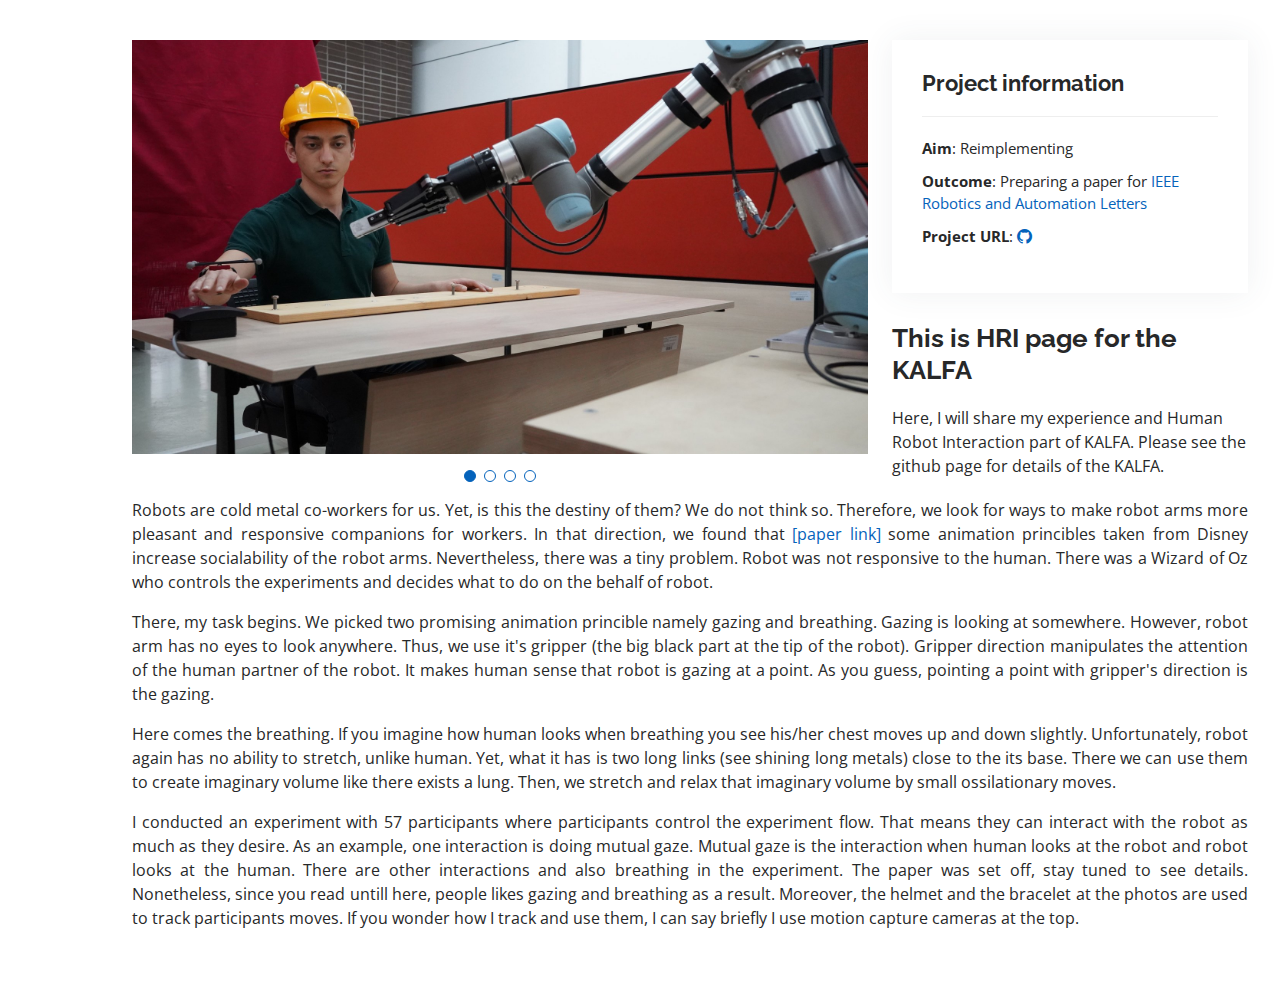
==== histogan-details.html @ efada787 "Added Kalfa and Histogan" ====
<!DOCTYPE html>
<html lang="en">

<head>
  <meta charset="utf-8">
  <meta content="width=device-width, initial-scale=1.0" name="viewport">

  <title>Portfolio Details - Personal Bootstrap Template</title>
  <meta content="" name="description">
  <meta content="" name="keywords">

  <!-- Favicons -->
  <link href="assets/img/favicon.png" rel="icon">
  <link href="assets/img/apple-touch-icon.png" rel="apple-touch-icon">

  <!-- Google Fonts -->
  <link href="https://fonts.googleapis.com/css?family=Open+Sans:300,300i,400,400i,600,600i,700,700i|Raleway:300,300i,400,400i,500,500i,600,600i,700,700i|Poppins:300,300i,400,400i,500,500i,600,600i,700,700i" rel="stylesheet">

  <!-- Vendor CSS Files -->
  <link href="assets/vendor/aos/aos.css" rel="stylesheet">
  <link href="assets/vendor/bootstrap/css/bootstrap.min.css" rel="stylesheet">
  <link href="assets/vendor/bootstrap-icons/bootstrap-icons.css" rel="stylesheet">
  <link href="assets/vendor/boxicons/css/boxicons.min.css" rel="stylesheet">
  <link href="assets/vendor/glightbox/css/glightbox.min.css" rel="stylesheet">
  <link href="assets/vendor/swiper/swiper-bundle.min.css" rel="stylesheet">

  <!-- Template Main CSS File -->
  <link href="assets/css/style.css" rel="stylesheet">

  <!-- =======================================================
  * Template Name: MyResume
  * Updated: Mar 10 2023 with Bootstrap v5.2.3
  * Template URL: https://bootstrapmade.com/free-html-bootstrap-template-my-resume/
  * Author: BootstrapMade.com
  * License: https://bootstrapmade.com/license/
  ======================================================== -->
</head>

<body>

  <main id="main">

    <!-- ======= Portfolio Details Section ======= -->
    <section id="kalfa-details" class="portfolio-details">
      <div class="container">

        <div class="row gy-4">

          <div class="col-lg-8">
            <div class="portfolio-details-slider swiper">
              <div class="swiper-wrapper align-items-center">

                <div class="swiper-slide">
                  <img src="assets/img/portfolio/kalfa/button_1080.JPG" alt="">
                </div>

                <div class="swiper-slide">
                  <img src="assets/img/portfolio/kalfa/gaze_off_1080.JPG" alt="">
                </div>

                <div class="swiper-slide">
                  <img src="assets/img/portfolio/kalfa/mutual_gaze_1080.JPG" alt="">
                </div>

                <div class="swiper-slide">
                  <img src="assets/img/portfolio/kalfa/point2nut_1080.JPG" alt="">
                </div>

              </div>
              <div class="swiper-pagination"></div>
            </div>
          </div>

          <div class="col-lg-4">
            <div class="portfolio-info">
              <h3>Project information</h3>
              <ul>
                <li><strong>Aim</strong>: <a>Reimplementing </a></li>
                <li><strong>Outcome</strong>: <a>Preparing a paper for <a target="_blank" href=https://ieeexplore.ieee.org/xpl/RecentIssue.jsp?punumber=7083369>IEEE Robotics and Automation Letters</a> </a></li>
                <li><strong>Project URL</strong>: <a target="_blank" href="https://metu-kalfa.github.io/"><i class="bi bi-github"></i></a></li>
              </ul>
            </div>
            <div class="portfolio-description">
              <h2>This is HRI page for the KALFA</h2>
              <p>
                Here, I will share my experience and Human Robot Interaction part of KALFA. Please see the github page for details of the KALFA.
              </p>
            </div>
          </div>

        </div>
        <p align="justify">
          Robots are cold metal co-workers for us. Yet, is this the destiny of them? We do not think so. Therefore, we look for ways to make 
          robot arms more pleasant and responsive companions for workers. In that direction, we found that <a target="_blank" href="https://dl.acm.org/doi/abs/10.1145/3319502.3374829">[paper link]</a> some animation princibles
          taken from Disney increase socialability of the robot arms. Nevertheless, there was a tiny problem. Robot was not responsive to the human. 
          There was a Wizard of Oz who controls the experiments and decides what to do on the behalf of robot. 
        </p>
        <p align="justify">
          There, my task begins. We picked two promising animation princible namely gazing and breathing. Gazing is looking at somewhere. 
          However, robot arm has no eyes to look anywhere. Thus, we use it's gripper (the big black part at the tip of the robot). Gripper direction 
          manipulates the attention of the human partner of the robot. It makes human sense that robot is gazing at a point. As you guess, pointing 
          a point with gripper's direction is the gazing. 
        </p>
        <p align="justify">
          Here comes the breathing. If you imagine how human looks when breathing you see his/her chest moves up and down slightly. 
          Unfortunately, robot again has no ability to stretch, unlike human. Yet, what it has is two long links (see shining long metals) close to the its base. 
          There we can use them to create imaginary volume like there exists a lung. Then, we stretch and relax that imaginary volume by 
          small ossilationary moves.
        </p>
        <p align="justify">
          I conducted an experiment with 57 participants where participants control the experiment flow. That means they 
          can interact with the robot as much as they desire. As an example, one interaction is doing mutual gaze. Mutual gaze 
          is the interaction when human looks at the robot and robot looks at the human. There are other interactions and also 
          breathing in the experiment. The paper was set off, stay tuned to see details. Nonetheless, since you read untill here,
          people likes gazing and breathing as a result. Moreover, the helmet and the bracelet at the photos are used to track 
          participants moves. If you wonder how I track and use them, I can say briefly I use motion capture cameras at the top.
        </p>
      </div>
    </section><!-- End Portfolio Details Section -->

  </main><!-- End #main -->

  <div id="preloader"></div>
  <a href="#" class="back-to-top d-flex align-items-center justify-content-center"><i class="bi bi-arrow-up-short"></i></a>

  <!-- Vendor JS Files -->
  <script src="assets/vendor/purecounter/purecounter_vanilla.js"></script>
  <script src="assets/vendor/aos/aos.js"></script>
  <script src="assets/vendor/bootstrap/js/bootstrap.bundle.min.js"></script>
  <script src="assets/vendor/glightbox/js/glightbox.min.js"></script>
  <script src="assets/vendor/isotope-layout/isotope.pkgd.min.js"></script>
  <script src="assets/vendor/swiper/swiper-bundle.min.js"></script>
  <script src="assets/vendor/typed.js/typed.min.js"></script>
  <script src="assets/vendor/waypoints/noframework.waypoints.js"></script>
  <script src="assets/vendor/php-email-form/validate.js"></script>

  <!-- Template Main JS File -->
  <script src="assets/js/main.js"></script>

</body>

</html>
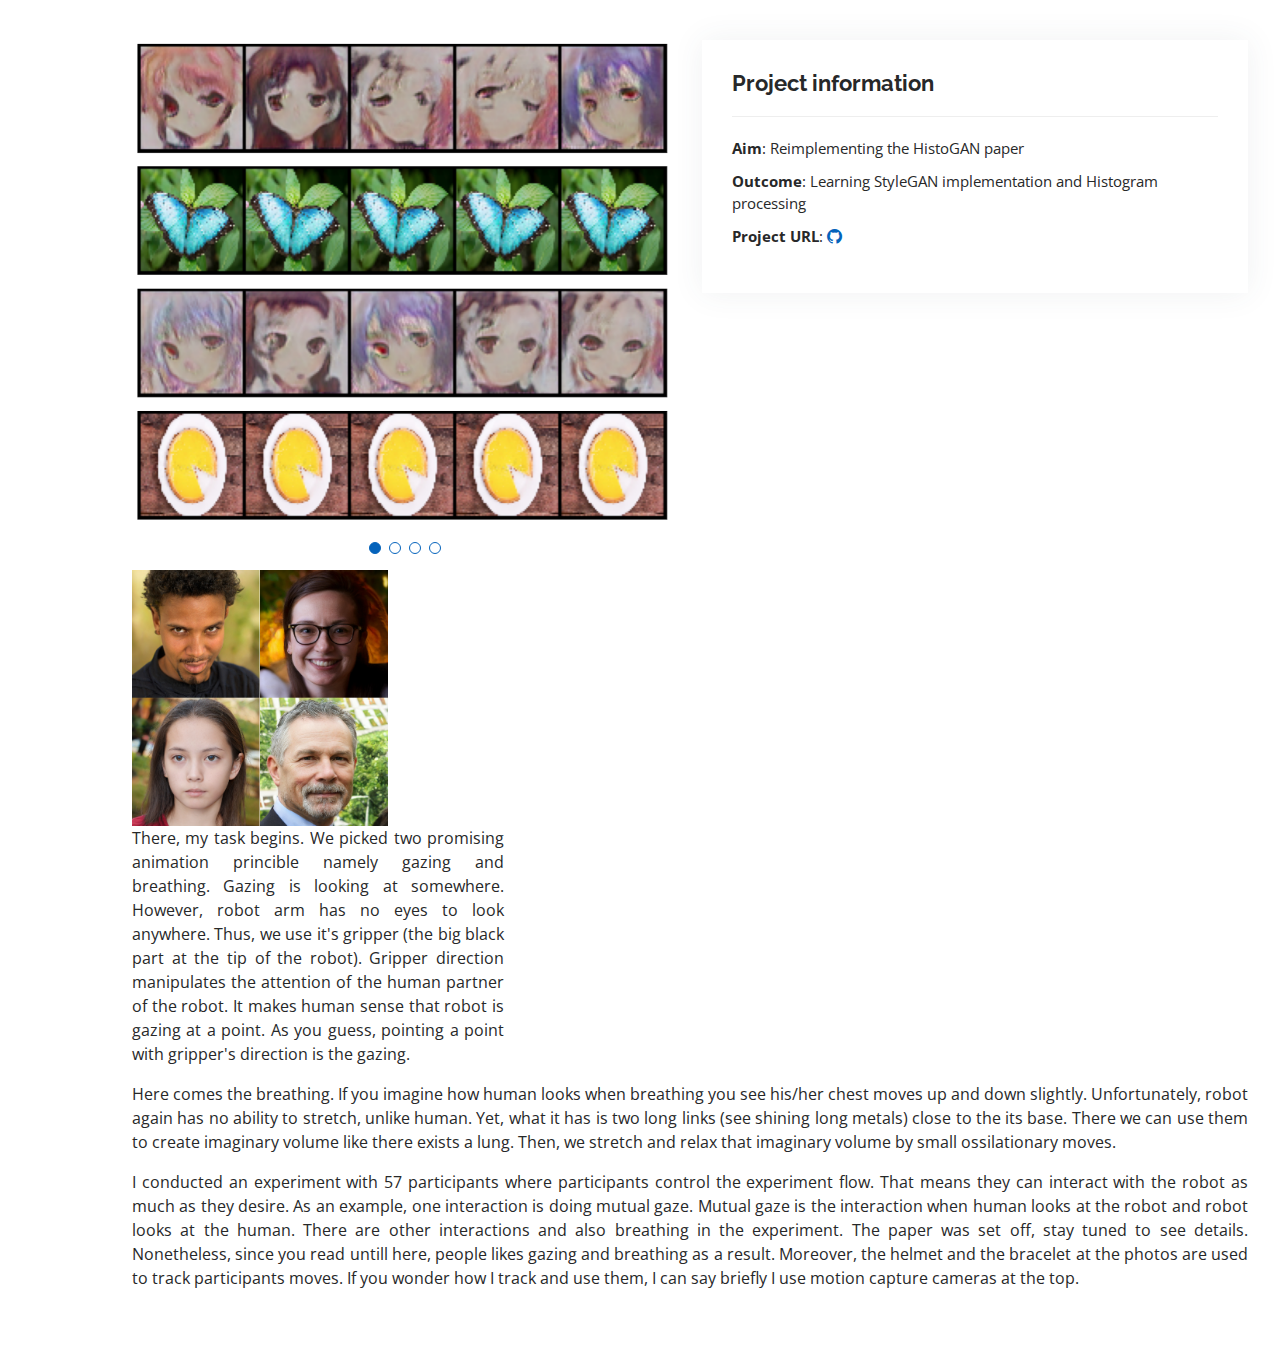
==== commit 0783856e: "Added Histogan figures" ====
--- a/histogan-details.html
+++ b/histogan-details.html
@@ -46,24 +46,24 @@
 
         <div class="row gy-4">
 
-          <div class="col-lg-8">
+          <div class="col-lg-6">
             <div class="portfolio-details-slider swiper">
               <div class="swiper-wrapper align-items-center">
 
                 <div class="swiper-slide">
-                  <img src="assets/img/portfolio/kalfa/button_1080.JPG" alt="">
+                  <img src="assets/img/portfolio/histogan/teaser.png" alt="">
                 </div>
-
+                
                 <div class="swiper-slide">
-                  <img src="assets/img/portfolio/kalfa/gaze_off_1080.JPG" alt="">
+                  <img src="assets/img/portfolio/histogan/exp2.jpeg" alt="">
                 </div>
-
+                
                 <div class="swiper-slide">
-                  <img src="assets/img/portfolio/kalfa/mutual_gaze_1080.JPG" alt="">
+                  <img src="assets/img/portfolio/histogan/arch.png" alt="">
                 </div>
-
+                
                 <div class="swiper-slide">
-                  <img src="assets/img/portfolio/kalfa/point2nut_1080.JPG" alt="">
+                  <img src="assets/img/portfolio/histogan/hist.png" alt="">
                 </div>
 
               </div>
@@ -71,36 +71,29 @@
             </div>
           </div>
 
-          <div class="col-lg-4">
+          <div class="col-lg-6">
             <div class="portfolio-info">
               <h3>Project information</h3>
               <ul>
-                <li><strong>Aim</strong>: <a>Reimplementing </a></li>
-                <li><strong>Outcome</strong>: <a>Preparing a paper for <a target="_blank" href=https://ieeexplore.ieee.org/xpl/RecentIssue.jsp?punumber=7083369>IEEE Robotics and Automation Letters</a> </a></li>
-                <li><strong>Project URL</strong>: <a target="_blank" href="https://metu-kalfa.github.io/"><i class="bi bi-github"></i></a></li>
+                <li><strong>Aim</strong>: <a>Reimplementing the HistoGAN paper</a></li>
+                <li><strong>Outcome</strong>: <a>Learning StyleGAN implementation and Histogram processing</a></li>
+                <li><strong>Project URL</strong>: <a target="_blank" href="https://github.com/ozgraslan/HistoGAN/tree/submit"><i class="bi bi-github"></i></a></li>
               </ul>
-            </div>
-            <div class="portfolio-description">
-              <h2>This is HRI page for the KALFA</h2>
-              <p>
-                Here, I will share my experience and Human Robot Interaction part of KALFA. Please see the github page for details of the KALFA.
-              </p>
             </div>
           </div>
 
         </div>
-        <p align="justify">
-          Robots are cold metal co-workers for us. Yet, is this the destiny of them? We do not think so. Therefore, we look for ways to make 
-          robot arms more pleasant and responsive companions for workers. In that direction, we found that <a target="_blank" href="https://dl.acm.org/doi/abs/10.1145/3319502.3374829">[paper link]</a> some animation princibles
-          taken from Disney increase socialability of the robot arms. Nevertheless, there was a tiny problem. Robot was not responsive to the human. 
-          There was a Wizard of Oz who controls the experiments and decides what to do on the behalf of robot. 
-        </p>
-        <p align="justify">
-          There, my task begins. We picked two promising animation princible namely gazing and breathing. Gazing is looking at somewhere. 
-          However, robot arm has no eyes to look anywhere. Thus, we use it's gripper (the big black part at the tip of the robot). Gripper direction 
-          manipulates the attention of the human partner of the robot. It makes human sense that robot is gazing at a point. As you guess, pointing 
-          a point with gripper's direction is the gazing. 
-        </p>
+        <div class="col-lg-8">
+            <img width="256px" src="assets/img/portfolio/histogan/stylegan2.png" >
+          </div> 
+          <div class="col-lg-4">
+            <p align="justify">
+              There, my task begins. We picked two promising animation princible namely gazing and breathing. Gazing is looking at somewhere. 
+              However, robot arm has no eyes to look anywhere. Thus, we use it's gripper (the big black part at the tip of the robot). Gripper direction 
+              manipulates the attention of the human partner of the robot. It makes human sense that robot is gazing at a point. As you guess, pointing 
+              a point with gripper's direction is the gazing. 
+            </p>
+          </div> 
         <p align="justify">
           Here comes the breathing. If you imagine how human looks when breathing you see his/her chest moves up and down slightly. 
           Unfortunately, robot again has no ability to stretch, unlike human. Yet, what it has is two long links (see shining long metals) close to the its base. 
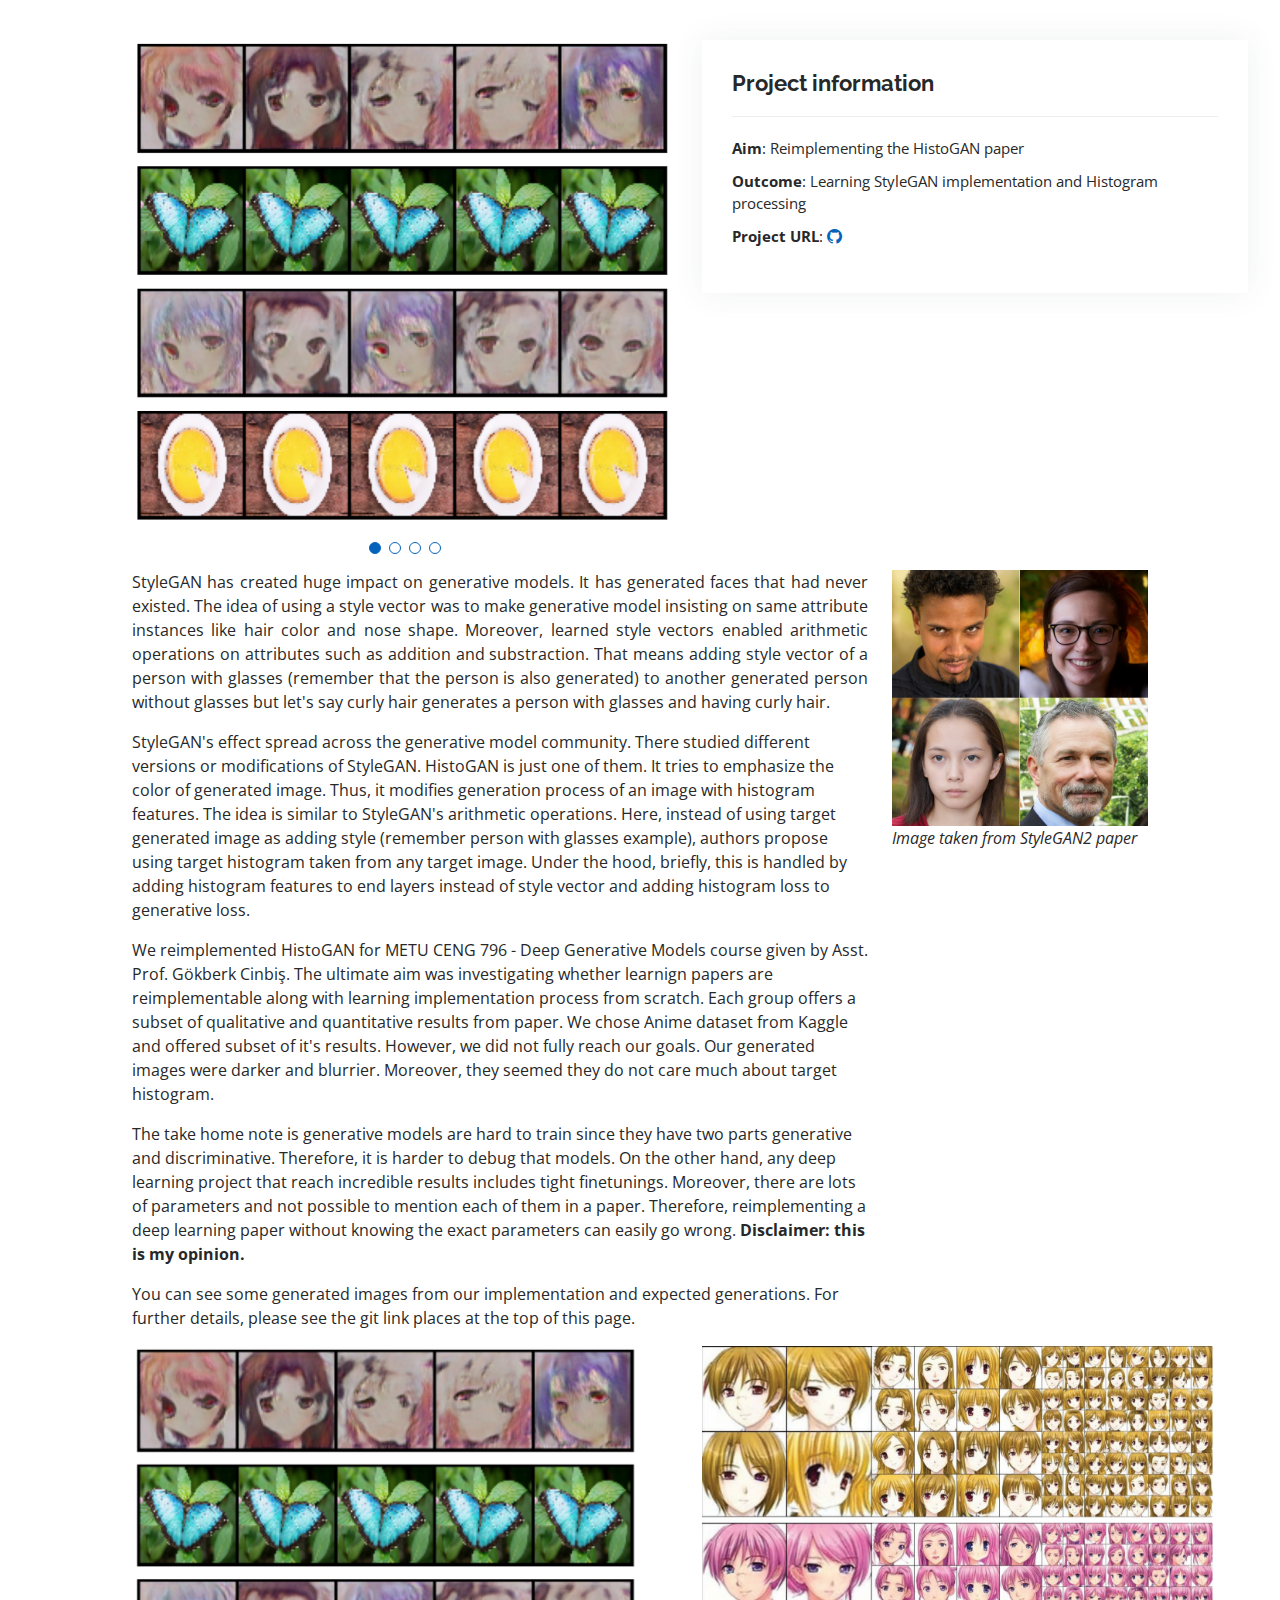
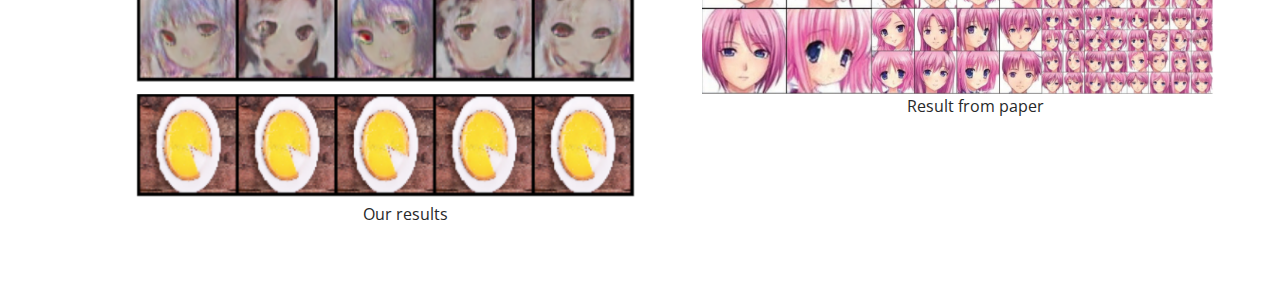
==== commit 103e5536: "Completed v1" ====
--- a/histogan-details.html
+++ b/histogan-details.html
@@ -83,32 +83,58 @@
           </div>
 
         </div>
-        <div class="col-lg-8">
-            <img width="256px" src="assets/img/portfolio/histogan/stylegan2.png" >
+
+        <div class="row gy-4">
+          <div class="col-lg-8">
+            <p align="justify">
+                StyleGAN has created huge impact on generative models. It has generated faces that had never existed. 
+                The idea of using a style vector was to make generative model insisting on same attribute instances like hair color and 
+                nose shape. Moreover, learned style vectors enabled arithmetic operations on attributes such as addition and substraction. 
+                That means adding style vector of a person with glasses (remember that the person is also generated) to another generated 
+                person without glasses but let's say curly hair generates a person with glasses and having curly hair.  
+            </p>
+            <p>
+              StyleGAN's effect spread across the generative model community. There studied different versions or modifications of StyleGAN. 
+              HistoGAN is just one of them. It tries to emphasize the color of generated image. Thus, it modifies generation process of an image 
+              with histogram features. The idea is similar to StyleGAN's arithmetic operations. Here, instead of using target generated image 
+              as adding style (remember person with glasses example), authors propose using target histogram taken from any target image.
+              Under the hood, briefly, this is handled by adding histogram features to end layers instead of style vector and 
+              adding histogram loss to generative loss.
+            </p>
+            <p>
+              We reimplemented HistoGAN for METU CENG 796 - Deep Generative Models course given by Asst. Prof. Gökberk Cinbiş. 
+              The ultimate aim was investigating whether learnign papers are reimplementable along with learning implementation 
+              process from scratch. Each group offers a subset of qualitative and quantitative results from paper. We chose 
+              Anime dataset from Kaggle and offered subset of it's results. However, we did not fully reach our goals. 
+              Our generated images were darker and blurrier. Moreover, they seemed they do not care much about target histogram. 
+            </p>
+            <p>
+              The take home note is generative models are hard to train since they have two parts generative and discriminative. 
+              Therefore, it is harder to debug that models. On the other hand, any deep learning project that reach incredible results
+              includes tight finetunings. Moreover, there are lots of parameters and not possible to mention each of them in a paper.
+              Therefore, reimplementing a deep learning paper without knowing the exact parameters can easily go wrong. 
+              <strong>Disclaimer: this is my opinion.</strong>
+            </p>
+            <p>
+              You can see some generated images from our implementation and expected generations. For further details, please see the git link places at the top of this page.
+            </p>
+          </div>
+          <div class="col-lg-4">
+            <img width="256" src="assets/img/portfolio/histogan/stylegan2.png" >
+            <figcaption><i>Image taken from StyleGAN2 paper</i></figcaption>
           </div> 
-          <div class="col-lg-4">
-            <p align="justify">
-              There, my task begins. We picked two promising animation princible namely gazing and breathing. Gazing is looking at somewhere. 
-              However, robot arm has no eyes to look anywhere. Thus, we use it's gripper (the big black part at the tip of the robot). Gripper direction 
-              manipulates the attention of the human partner of the robot. It makes human sense that robot is gazing at a point. As you guess, pointing 
-              a point with gripper's direction is the gazing. 
-            </p>
-          </div> 
-        <p align="justify">
-          Here comes the breathing. If you imagine how human looks when breathing you see his/her chest moves up and down slightly. 
-          Unfortunately, robot again has no ability to stretch, unlike human. Yet, what it has is two long links (see shining long metals) close to the its base. 
-          There we can use them to create imaginary volume like there exists a lung. Then, we stretch and relax that imaginary volume by 
-          small ossilationary moves.
-        </p>
-        <p align="justify">
-          I conducted an experiment with 57 participants where participants control the experiment flow. That means they 
-          can interact with the robot as much as they desire. As an example, one interaction is doing mutual gaze. Mutual gaze 
-          is the interaction when human looks at the robot and robot looks at the human. There are other interactions and also 
-          breathing in the experiment. The paper was set off, stay tuned to see details. Nonetheless, since you read untill here,
-          people likes gazing and breathing as a result. Moreover, the helmet and the bracelet at the photos are used to track 
-          participants moves. If you wonder how I track and use them, I can say briefly I use motion capture cameras at the top.
-        </p>
-      </div>
+        </div>
+        
+        <div class="row gy-4">
+          <div class="col-lg-6">
+            <img src="assets/img/portfolio/histogan/teaser.png" alt="Snow" width="512">
+            <figcaption align="center">Our results</figcaption>
+          </div>
+          <div class="col-lg-6">
+            <img src="assets/img/portfolio/histogan/exp2.jpeg" alt="Forest" width="512">
+            <figcaption align="center">Result from paper</figcaption>
+          </div>
+        </div>
     </section><!-- End Portfolio Details Section -->
 
   </main><!-- End #main -->
--- a/assets/css/style.css
+++ b/assets/css/style.css
@@ -731,6 +731,27 @@
   right: 15px;
 }
 
+
+.videos .videos-slider img {
+  width: 100%;
+}
+
+.videos .videos-slider .swiper-pagination {
+  margin-top: 20px;
+  position: relative;
+}
+
+.videos .videos-slider .swiper-pagination .swiper-pagination-bullet {
+  width: 12px;
+  height: 12px;
+  background-color: #fff;
+  opacity: 1;
+  border: 1px solid #0563bb;
+}
+
+.videos .videos-slider .swiper-pagination .swiper-pagination-bullet-active {
+  background-color: #0563bb;
+}
 /*--------------------------------------------------------------
 # Portfolio Details
 --------------------------------------------------------------*/
